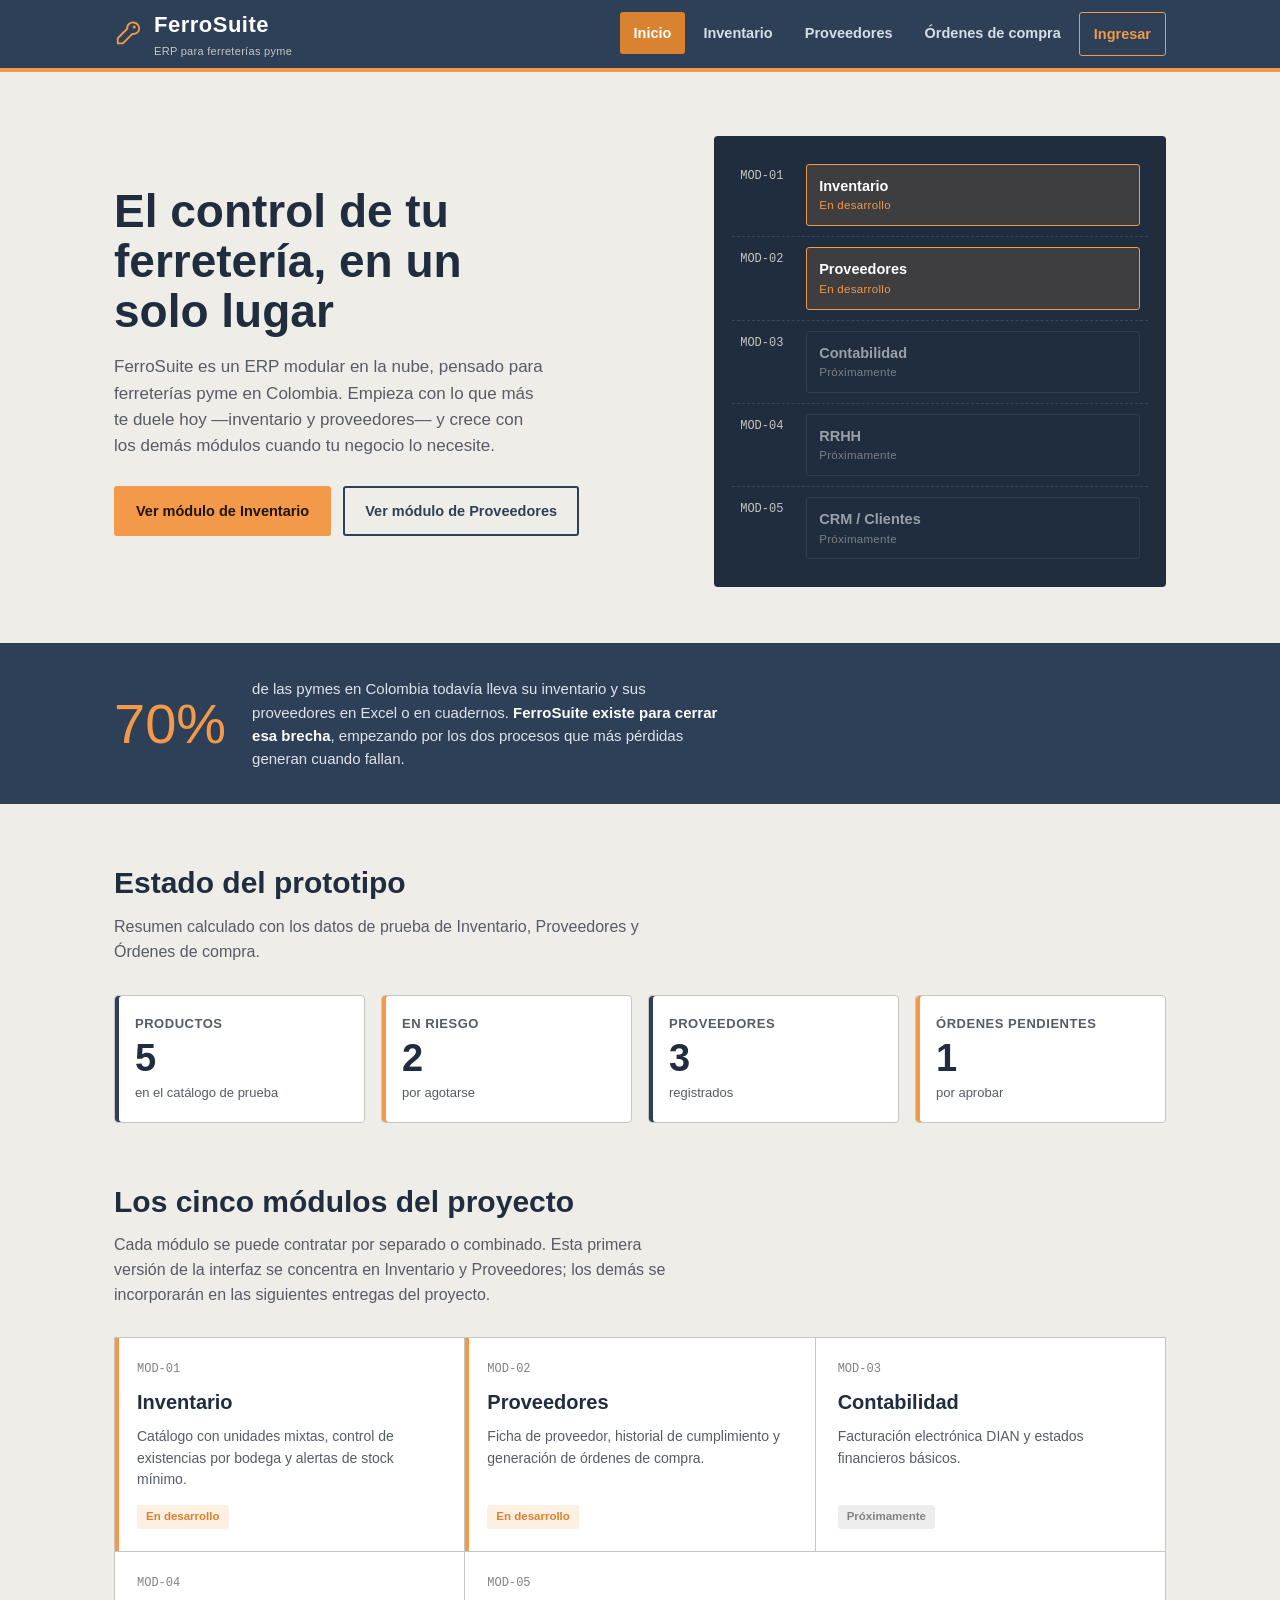
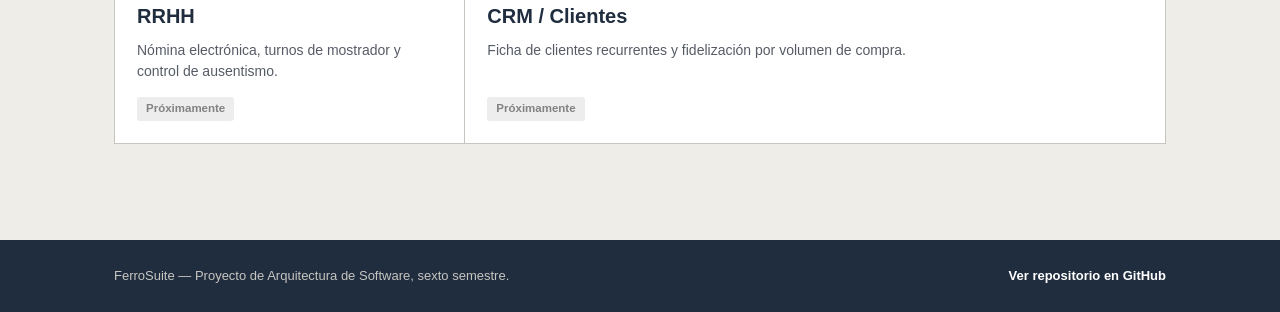
==== frontend/index.html @ 59a054cf "Actualiza frontend" ====
<!DOCTYPE html>
<html lang="es">
<head>
  <meta charset="UTF-8" />
  <meta name="viewport" content="width=device-width, initial-scale=1.0" />
  <title>FerroSuite — ERP modular para ferreterías pyme</title>
  <meta name="description" content="FerroSuite es un ERP modular en la nube para ferreterías pyme en Colombia, con Inventario y Proveedores como primeros módulos." />
  <link rel="stylesheet" href="css/base.css" />
  <link rel="stylesheet" href="css/layout.css" />
  <link rel="stylesheet" href="css/components.css" />
  <link rel="stylesheet" href="css/responsive.css" />
</head>
<body data-pagina="inicio">

  <div data-componente="encabezado"></div>

  <main>

    <section class="hero">
      <div class="container">
        <div>
          <h1>El control de tu ferretería, en un solo lugar</h1>
          <p class="lead">
            FerroSuite es un ERP modular en la nube, pensado para ferreterías pyme en
            Colombia. Empieza con lo que más te duele hoy —inventario y proveedores— y
            crece con los demás módulos cuando tu negocio lo necesite.
          </p>
          <div class="hero-actions">
            <a class="btn btn-primary" href="inventario.html">Ver módulo de Inventario</a>
            <a class="btn btn-ghost" href="proveedores.html">Ver módulo de Proveedores</a>
          </div>
        </div>

        <div class="rack" role="img" aria-label="Estantería con los cinco módulos de FerroSuite; Inventario y Proveedores están activos, los demás llegarán más adelante.">
          <div class="rack-row">
            <span class="rack-code">MOD-01</span>
            <div class="rack-bin is-active">
              <div class="bin-name">Inventario</div>
              <div class="bin-state">En desarrollo</div>
            </div>
          </div>
          <div class="rack-row">
            <span class="rack-code">MOD-02</span>
            <div class="rack-bin is-active">
              <div class="bin-name">Proveedores</div>
              <div class="bin-state">En desarrollo</div>
            </div>
          </div>
          <div class="rack-row">
            <span class="rack-code">MOD-03</span>
            <div class="rack-bin is-pending">
              <div class="bin-name">Contabilidad</div>
              <div class="bin-state">Próximamente</div>
            </div>
          </div>
          <div class="rack-row">
            <span class="rack-code">MOD-04</span>
            <div class="rack-bin is-pending">
              <div class="bin-name">RRHH</div>
              <div class="bin-state">Próximamente</div>
            </div>
          </div>
          <div class="rack-row">
            <span class="rack-code">MOD-05</span>
            <div class="rack-bin is-pending">
              <div class="bin-name">CRM / Clientes</div>
              <div class="bin-state">Próximamente</div>
            </div>
          </div>
        </div>
      </div>
    </section>

    <section class="stat-band">
      <div class="container">
        <div class="stat-number">70%</div>
        <p>
          de las pymes en Colombia todavía lleva su inventario y sus proveedores en
          Excel o en cuadernos. <strong>FerroSuite existe para cerrar esa brecha</strong>,
          empezando por los dos procesos que más pérdidas generan cuando fallan.
        </p>
      </div>
    </section>

    <section class="section" style="padding-bottom:0;">
      <div class="container">
        <div class="section-head">
          <h2>Estado del prototipo</h2>
          <p>Resumen calculado con los datos de prueba de Inventario, Proveedores y Órdenes de compra.</p>
        </div>
        <div id="resumen-inicio" class="tarjetas-resumen"></div>
      </div>
    </section>

    <section class="section">
      <div class="container">
        <div class="section-head">
          <h2>Los cinco módulos del proyecto</h2>
          <p>
            Cada módulo se puede contratar por separado o combinado. Esta primera
            versión de la interfaz se concentra en Inventario y Proveedores; los demás
            se incorporarán en las siguientes entregas del proyecto.
          </p>
        </div>

        <div class="module-grid">
          <article class="module-card is-active">
            <span class="code">MOD-01</span>
            <h3>Inventario</h3>
            <p>Catálogo con unidades mixtas, control de existencias por bodega y alertas de stock mínimo.</p>
            <span class="status active">En desarrollo</span>
          </article>

          <article class="module-card is-active">
            <span class="code">MOD-02</span>
            <h3>Proveedores</h3>
            <p>Ficha de proveedor, historial de cumplimiento y generación de órdenes de compra.</p>
            <span class="status active">En desarrollo</span>
          </article>

          <article class="module-card">
            <span class="code">MOD-03</span>
            <h3>Contabilidad</h3>
            <p>Facturación electrónica DIAN y estados financieros básicos.</p>
            <span class="status pending">Próximamente</span>
          </article>

          <article class="module-card">
            <span class="code">MOD-04</span>
            <h3>RRHH</h3>
            <p>Nómina electrónica, turnos de mostrador y control de ausentismo.</p>
            <span class="status pending">Próximamente</span>
          </article>

          <article class="module-card is-wide">
            <span class="code">MOD-05</span>
            <h3>CRM / Clientes</h3>
            <p>Ficha de clientes recurrentes y fidelización por volumen de compra.</p>
            <span class="status pending">Próximamente</span>
          </article>
        </div>
      </div>
    </section>

  </main>

  <div data-componente="pie"></div>

  <script src="js/components/util.js"></script>
  <script src="js/components/etiqueta.js"></script>
  <script src="js/components/tarjetaResumen.js"></script>
  <script src="js/components/encabezado.js"></script>
  <script src="js/components/pie.js"></script>
  <script src="js/main.js"></script>
  <script src="js/models/data.js"></script>
  <script src="js/services/inventarioService.js"></script>
  <script src="js/controllers/inicio.js"></script>
</body>
</html>
---- frontend/css/base.css ----
/* FerroSuite — Base: variables de marca, reinicio, contenedor y botones. */

:root {
  --steel: #2E4057;
  --steel-dark: #202D3F;
  --steel-light: #44597a;
  --orange: #F2994A;
  --orange-dark: #d9822f;
  --gray: #828282;
  --gray-light: #c7c5c0;
  --bg: #EFEDE8;
  --panel: #ffffff;
  --ink: #1B1F27;
  --ink-soft: #565b66;
  --ok: #3f8f5f;

  --font-head: "Arial Narrow", "Helvetica Neue Condensed", Arial, sans-serif;
  --font-body: -apple-system, BlinkMacSystemFont, "Segoe UI", Roboto, Arial, sans-serif;
  --font-code: "Courier New", ui-monospace, monospace;
}

* { box-sizing: border-box; }

html { scroll-behavior: smooth; }

body {
  margin: 0;
  background: var(--bg);
  color: var(--ink);
  font-family: var(--font-body);
  line-height: 1.55;
}

a { color: inherit; }

img, svg { max-width: 100%; display: block; }

:focus-visible {
  outline: 3px solid var(--orange);
  outline-offset: 2px;
}

.container {
  max-width: 1100px;
  margin: 0 auto;
  padding: 0 24px;
}


.btn {
  display: inline-block;
  font-weight: 700;
  font-size: 14.5px;
  padding: 12px 20px;
  border-radius: 3px;
  text-decoration: none;
  border: 2px solid transparent;
}

.btn-primary { background: var(--orange); color: #221405; }
.btn-primary:hover { background: var(--orange-dark); }

.btn-ghost { border-color: var(--steel); color: var(--steel); background: transparent; }
.btn-ghost:hover { background: var(--steel); color: #fff; }
---- frontend/css/layout.css ----
/* FerroSuite — Estructura de página: encabezado, hero, secciones, migas de pan y pie. */

/* ---------------- Header / navegación ---------------- */

.site-header {
  position: sticky;
  top: 0;
  z-index: 20;
  background: var(--steel);
  border-bottom: 4px solid var(--orange);
}

.site-header .container {
  display: flex;
  align-items: center;
  justify-content: space-between;
  height: 68px;
}

.brand {
  display: flex;
  align-items: center;
  gap: 10px;
  text-decoration: none;
  color: #fff;
}

.brand-mark {
  width: 30px;
  height: 30px;
  flex: none;
}

.brand-name {
  font-family: var(--font-head);
  font-weight: 700;
  font-size: 22px;
  letter-spacing: 0.5px;
  color: #fff;
}

.brand-name small {
  display: block;
  font-family: var(--font-body);
  font-weight: 400;
  font-size: 11px;
  color: var(--gray-light);
  letter-spacing: 0.3px;
}

.nav-toggle {
  display: none;
  background: transparent;
  border: 2px solid rgba(255,255,255,0.4);
  border-radius: 4px;
  padding: 6px 10px;
  color: #fff;
  font-size: 20px;
  cursor: pointer;
}

.site-nav ul {
  list-style: none;
  display: flex;
  gap: 4px;
  margin: 0;
  padding: 0;
}

.site-nav a {
  display: block;
  text-decoration: none;
  color: #d9dee6;
  font-weight: 600;
  font-size: 14.5px;
  padding: 10px 14px;
  border-radius: 3px;
  transition: color 0.15s ease, background-color 0.15s ease;
}

.site-nav a:hover { color: #fff; background: rgba(255,255,255,0.08); }

.site-nav a[aria-current="page"] {
  color: #fff;
  background: var(--orange-dark);
}

/* ---------------- Hero ---------------- */

.hero {
  padding: 64px 0 56px;
}

.hero .container {
  display: grid;
  grid-template-columns: 1.1fr 0.9fr;
  gap: 48px;
  align-items: center;
}

.hero h1 {
  font-family: var(--font-head);
  font-size: 46px;
  line-height: 1.08;
  margin: 0 0 18px;
  color: var(--steel-dark);
  max-width: 14ch;
}

.hero p.lead {
  font-size: 17px;
  color: var(--ink-soft);
  max-width: 46ch;
  margin: 0 0 26px;
}

.hero-actions { display: flex; gap: 12px; flex-wrap: wrap; }


/* ---------------- Sección: módulos ---------------- */

.section { padding: 56px 0; }

.section-head { max-width: 62ch; margin-bottom: 30px; }

.section-head h2 {
  font-family: var(--font-head);
  font-size: 30px;
  color: var(--steel-dark);
  margin: 0 0 8px;
}

.section-head p { color: var(--ink-soft); margin: 0; }


/* ---------------- Página interna (placeholder de módulo) ---------------- */

.module-hero {
  padding: 48px 0 20px;
  border-bottom: 1px solid var(--gray-light);
}

.breadcrumb {
  font-size: 13px;
  color: var(--ink-soft);
  margin-bottom: 14px;
}

.breadcrumb a { text-decoration: none; color: var(--steel); font-weight: 600; }

.module-hero h1 {
  font-family: var(--font-head);
  font-size: 34px;
  color: var(--steel-dark);
  margin: 0 0 10px;
}

.tag-progress {
  display: inline-flex;
  align-items: center;
  gap: 6px;
  font-family: var(--font-code);
  font-size: 12px;
  color: var(--orange-dark);
  border: 1px solid var(--orange);
  border-radius: 3px;
  padding: 3px 10px;
  margin-bottom: 14px;
}


/* ---------------- Footer ---------------- */

.site-footer {
  background: var(--steel-dark);
  color: var(--gray-light);
  padding: 26px 0;
  margin-top: 40px;
}

.site-footer .container {
  display: flex;
  justify-content: space-between;
  flex-wrap: wrap;
  gap: 10px;
  font-size: 13px;
}

.site-footer a { color: #fff; text-decoration: none; font-weight: 600; }
---- frontend/css/components.css ----
/* FerroSuite — Componentes reutilizables: estantería, bandas, tarjetas, tablas, formularios. */


/* --- rack diagram: metáfora de la bodega de ferretería --- */

.rack {
  background: var(--steel-dark);
  border-radius: 4px;
  padding: 18px;
}

.rack-row {
  display: flex;
  align-items: stretch;
  gap: 10px;
  padding: 10px 8px;
  border-bottom: 1px dashed rgba(255,255,255,0.12);
}

.rack-row:last-child { border-bottom: none; }

.rack-code {
  font-family: var(--font-code);
  font-size: 12px;
  color: var(--gray-light);
  width: 56px;
  flex: none;
  padding-top: 3px;
}

.rack-bin {
  flex: 1;
  border-radius: 3px;
  padding: 10px 12px;
  border: 1px solid rgba(255,255,255,0.14);
}

.rack-bin .bin-name {
  font-weight: 700;
  font-size: 14.5px;
  color: #fff;
}

.rack-bin .bin-state {
  font-size: 11.5px;
  letter-spacing: 0.3px;
  color: var(--gray-light);
}

.rack-bin.is-active {
  background: rgba(242, 153, 74, 0.14);
  border-color: var(--orange);
}

.rack-bin.is-active .bin-state { color: var(--orange); }

.rack-bin.is-pending { opacity: 0.55; }

/* ---------------- Sección: dato clave ---------------- */

.stat-band {
  background: var(--steel);
  color: #fff;
  padding: 34px 0;
}

.stat-band .container {
  display: grid;
  grid-template-columns: auto 1fr;
  gap: 26px;
  align-items: center;
}

.stat-number {
  font-family: var(--font-head);
  font-size: 56px;
  color: var(--orange);
  line-height: 1;
}

.stat-band p {
  margin: 0;
  max-width: 56ch;
  color: #dfe3e9;
  font-size: 15px;
}

.stat-band p strong { color: #fff; }


.module-grid {
  display: grid;
  grid-template-columns: repeat(3, 1fr);
  gap: 1px;
  background: var(--gray-light);
  border: 1px solid var(--gray-light);
}

.module-card {
  background: var(--panel);
  padding: 22px;
  min-height: 168px;
  display: flex;
  flex-direction: column;
}

.module-card .code {
  font-family: var(--font-code);
  font-size: 12px;
  color: var(--gray);
}

.module-card h3 {
  font-family: var(--font-head);
  font-size: 20px;
  margin: 8px 0 8px;
  color: var(--steel-dark);
}

.module-card p {
  font-size: 14px;
  color: var(--ink-soft);
  margin: 0 0 14px;
  flex: 1;
}

.status {
  align-self: flex-start;
  font-size: 11.5px;
  font-weight: 700;
  padding: 3px 9px;
  border-radius: 3px;
}

.status.active { background: rgba(242,153,74,0.16); color: var(--orange-dark); }
.status.pending { background: rgba(130,130,130,0.14); color: var(--gray); }

.module-card.is-active { box-shadow: inset 4px 0 0 var(--orange); }

.module-card.is-wide { grid-column: span 2; }


.checklist { margin: 0; padding: 0; list-style: none; }

.checklist li {
  display: flex;
  gap: 10px;
  padding: 12px 0;
  border-bottom: 1px solid var(--gray-light);
  font-size: 14.5px;
}

.checklist li:last-child { border-bottom: none; }

.checklist .mark {
  font-family: var(--font-code);
  color: var(--gray);
  flex: none;
  width: 20px;
}


/* ---------------- Fase 2: tabla de datos y formulario (nuevo, mínimo) ---------------- */

.table-wrap {
  overflow-x: auto;
  border: 1px solid var(--gray-light);
  border-radius: 4px;
}

.data-table {
  width: 100%;
  border-collapse: collapse;
  font-size: 14px;
  background: var(--panel);
}

.data-table th,
.data-table td {
  text-align: left;
  padding: 10px 14px;
  border-bottom: 1px solid var(--gray-light);
  white-space: nowrap;
}

.data-table thead th {
  background: var(--steel);
  color: #fff;
  font-weight: 700;
}

.data-table tbody tr:last-child td {
  border-bottom: none;
}

.form-grid {
  display: grid;
  grid-template-columns: repeat(auto-fit, minmax(180px, 1fr));
  gap: 16px;
  background: var(--panel);
  border: 1px solid var(--gray-light);
  border-radius: 4px;
  padding: 20px;
}

.form-grid label {
  display: flex;
  flex-direction: column;
  gap: 6px;
  font-size: 13.5px;
  font-weight: 600;
  color: var(--ink-soft);
}

.form-grid input,
.form-grid select {
  font: inherit;
  padding: 8px 10px;
  border: 1px solid var(--gray-light);
  border-radius: 3px;
  background: #fff;
  color: var(--ink);
}

.form-grid .btn {
  align-self: end;
  cursor: pointer;
}

/* ---------------- Menú: acceso a la pantalla de ingreso ---------------- */

.site-nav .nav-ingresar a {
  border: 1.5px solid var(--orange);
  border-radius: 3px;
  color: var(--orange);
}

/* ---------------- Fase 3: componentes de interfaz ---------------- */

.tarjetas-resumen {
  display: grid;
  grid-template-columns: repeat(auto-fit, minmax(190px, 1fr));
  gap: 16px;
}

.tarjeta-resumen {
  display: flex;
  flex-direction: column;
  gap: 4px;
  background: var(--panel);
  border: 1px solid var(--gray-light);
  border-radius: 4px;
  padding: 18px 20px;
  box-shadow: inset 4px 0 0 var(--steel);
}

.tarjeta-resumen.tono-alerta { box-shadow: inset 4px 0 0 var(--orange); }
.tarjeta-resumen.tono-ok { box-shadow: inset 4px 0 0 var(--ok); }

.tarjeta-titulo { font-size: 13px; font-weight: 700; color: var(--ink-soft); text-transform: uppercase; letter-spacing: 0.04em; }
.tarjeta-valor { font-family: var(--font-head); font-size: 38px; line-height: 1.1; color: var(--steel-dark); }
.tarjeta-detalle { font-size: 13px; color: var(--ink-soft); }

.etiqueta {
  display: inline-block;
  font-size: 11.5px;
  font-weight: 700;
  padding: 3px 9px;
  border-radius: 3px;
}

.etiqueta-alerta { background: rgba(242,153,74,0.18); color: var(--orange-dark); }
.etiqueta-neutro { background: rgba(130,130,130,0.14); color: var(--gray); }
.etiqueta-ok { background: rgba(63,143,95,0.15); color: var(--ok); }

.panel-alerta {
  background: #fff7ee;
  border: 1px solid var(--orange);
  border-left-width: 6px;
  border-radius: 4px;
  padding: 18px 22px;
}

.panel-alerta h3 { margin: 0 0 8px; font-size: 17px; color: var(--steel-dark); }
.panel-alerta ul { margin: 0 0 14px; padding-left: 18px; font-size: 14.5px; }
.panel-alerta.panel-ok { background: #f0f8f3; border-color: var(--ok); }

.aviso {
  list-style: none;
  margin: 12px 0 0;
  padding: 10px 14px;
  border-radius: 3px;
  font-size: 14px;
  font-weight: 600;
}

.aviso-error { background: #fdeceb; color: #9b2c22; border: 1px solid #e3a59f; }
.aviso-ok { background: #edf7f0; color: #2c6b45; border: 1px solid #a9d3b8; }

.tabla-vacia { text-align: center; color: var(--ink-soft); padding: 22px 14px; }

.barra-herramientas { display: flex; gap: 12px; align-items: center; margin-bottom: 14px; flex-wrap: wrap; }

.barra-herramientas input[type="search"] {
  font: inherit;
  flex: 1 1 260px;
  max-width: 420px;
  padding: 9px 12px;
  border: 1px solid var(--gray-light);
  border-radius: 3px;
  background: #fff;
}

.paneles-dobles { display: grid; grid-template-columns: repeat(auto-fit, minmax(340px, 1fr)); gap: 28px; }
.paneles-dobles h3 { margin: 0 0 12px; font-family: var(--font-head); font-size: 22px; color: var(--steel-dark); }
.paneles-dobles .form-grid { grid-template-columns: 1fr 1fr; }
.paneles-dobles .form-grid .btn { grid-column: 1 / -1; justify-self: start; }

.bloque-gap { margin-top: 44px; }

.btn-chico {
  font: inherit;
  font-size: 13px;
  font-weight: 700;
  padding: 6px 12px;
  border: 2px solid var(--steel);
  border-radius: 3px;
  background: transparent;
  color: var(--steel);
  cursor: pointer;
}

.btn-chico:hover { background: var(--steel); color: #fff; }

.tarjeta-login {
  max-width: 440px;
  margin: 0 auto;
  background: var(--panel);
  border: 1px solid var(--gray-light);
  border-radius: 4px;
  padding: 28px;
}

.tarjeta-login .form-grid { grid-template-columns: 1fr; border: 0; padding: 0; background: transparent; }
.nota-demo { font-size: 13px; color: var(--ink-soft); margin: 14px 0 0; }

@media (max-width: 620px) {
  .paneles-dobles .form-grid { grid-template-columns: 1fr; }
}

.paneles-dobles .form-grid input,
.paneles-dobles .form-grid select { width: 100%; min-width: 0; }
---- frontend/css/responsive.css ----
/* FerroSuite — Ajustes responsive y de movimiento reducido. */

/* ---------------- Responsive ---------------- */

@media (max-width: 860px) {
  .hero .container { grid-template-columns: 1fr; }
  .module-grid { grid-template-columns: 1fr 1fr; }
  .stat-band .container { grid-template-columns: 1fr; text-align: left; }
}

@media (max-width: 620px) {
  .nav-toggle { display: inline-flex; }
  .site-nav {
    position: absolute;
    top: 68px;
    left: 0;
    right: 0;
    background: var(--steel);
    border-bottom: 4px solid var(--orange);
    display: none;
  }
  .site-nav.is-open { display: block; }
  .site-nav ul { flex-direction: column; padding: 8px 16px 16px; }
  .hero h1 { font-size: 34px; }
  .module-grid { grid-template-columns: 1fr; }
}

@media (prefers-reduced-motion: reduce) {
  html { scroll-behavior: auto; }
  * { transition: none !important; }
}
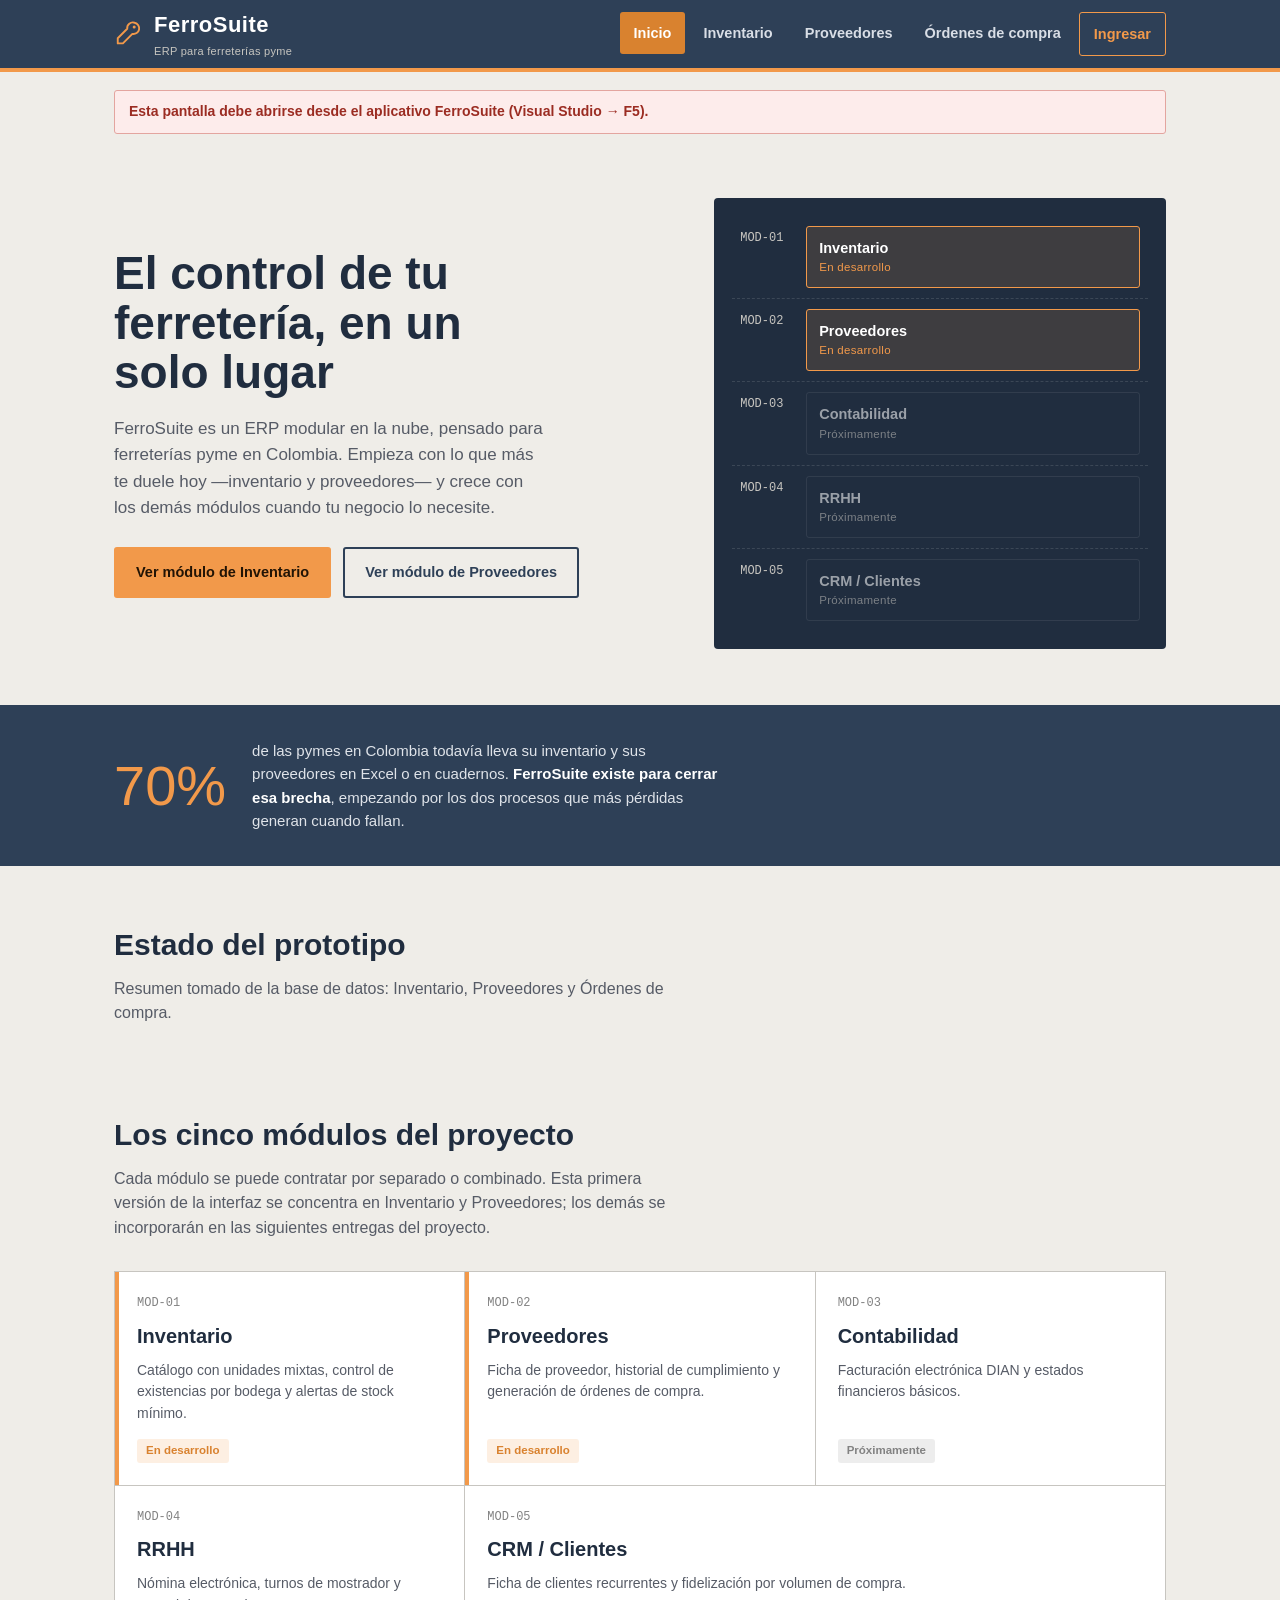
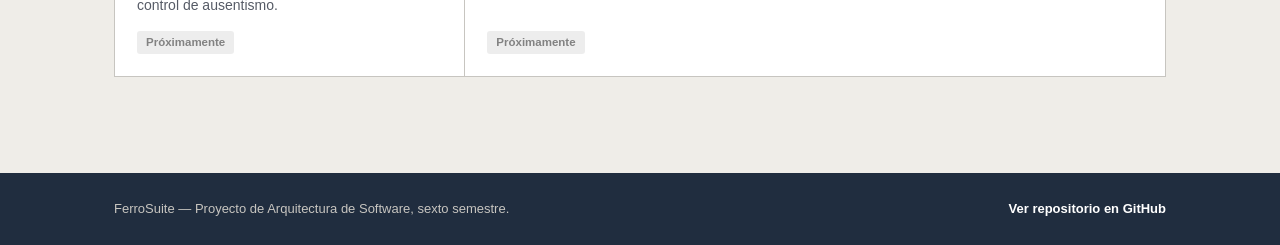
==== commit e4d2de1e: "Add files via upload" ====
--- a/frontend/index.html
+++ b/frontend/index.html
@@ -86,7 +86,7 @@
       <div class="container">
         <div class="section-head">
           <h2>Estado del prototipo</h2>
-          <p>Resumen calculado con los datos de prueba de Inventario, Proveedores y Órdenes de compra.</p>
+          <p>Resumen tomado de la base de datos: Inventario, Proveedores y Órdenes de compra.</p>
         </div>
         <div id="resumen-inicio" class="tarjetas-resumen"></div>
       </div>
@@ -149,11 +149,18 @@
   <script src="js/components/util.js"></script>
   <script src="js/components/etiqueta.js"></script>
   <script src="js/components/tarjetaResumen.js"></script>
+  <script src="js/components/aviso.js"></script>
+  <script src="js/components/tabla.js"></script>
+  <script src="js/components/formulario.js"></script>
+  <script src="js/components/panelAlerta.js"></script>
   <script src="js/components/encabezado.js"></script>
   <script src="js/components/pie.js"></script>
   <script src="js/main.js"></script>
   <script src="js/models/data.js"></script>
+  <script src="js/comunicacion/api.js"></script>
   <script src="js/services/inventarioService.js"></script>
+  <script src="js/services/proveedoresService.js"></script>
+  <script src="js/services/ordenesService.js"></script>
   <script src="js/controllers/inicio.js"></script>
 </body>
 </html>
--- a/frontend/css/components.css
+++ b/frontend/css/components.css
@@ -350,3 +350,43 @@
 
 .paneles-dobles .form-grid input,
 .paneles-dobles .form-grid select { width: 100%; min-width: 0; }
+
+/* ---------------- Inventario: filtros y acciones ---------------- */
+
+[hidden] { display: none !important; }
+.barra-herramientas select { font: inherit; padding: 9px 12px; border: 1px solid var(--gray-light); border-radius: 3px; background: #fff; }
+.barra-herramientas label { display: inline-flex; align-items: center; gap: 6px; font-weight: 600; }
+.data-table .sub { display: block; font-size: 12.5px; color: var(--ink-soft); }
+.btn-peligro { border-color: #b4483c; color: #b4483c; }
+.btn-peligro:hover { background: #b4483c; color: #fff; }
+.form-grid input:disabled { background: #f1f0ec; }
+#btn-cancelar-edicion { margin-top: 12px; cursor: pointer; }
+.panel-alerta .btn + .btn { margin-left: 8px; }
+.solo-lector { position: absolute; width: 1px; height: 1px; overflow: hidden; clip: rect(0 0 0 0); }
+
+/* ---------------- Asistente de IA ---------------- */
+
+.asistente { background: var(--panel); border: 1px solid var(--gray-light); border-top: 4px solid var(--steel); border-radius: 4px; padding: 22px 24px; }
+.asistente-cabeza { display: flex; align-items: center; justify-content: space-between; gap: 12px; flex-wrap: wrap; }
+.asistente-cabeza h2 { margin: 0; font-family: var(--font-head); font-size: 26px; color: var(--steel-dark); }
+.asistente-intro { margin: 8px 0 16px; color: var(--ink-soft); font-size: 14.5px; }
+.asistente .btn { cursor: pointer; }
+.asistente-acciones { margin-bottom: 12px; }
+.asistente-pregunta { display: flex; gap: 10px; flex-wrap: wrap; }
+.asistente-pregunta input { font: inherit; flex: 1 1 260px; padding: 10px 12px; border: 1px solid var(--gray-light); border-radius: 3px; }
+.asistente-ejemplos { display: flex; gap: 8px; flex-wrap: wrap; margin-top: 12px; }
+.chip { font: inherit; font-size: 13px; padding: 6px 12px; border: 1px solid var(--gray-light); border-radius: 999px; background: var(--bg); cursor: pointer; }
+.chip:hover { border-color: var(--steel); }
+.asistente-respuesta:empty { display: none; }
+.asistente-respuesta { margin-top: 16px; padding-top: 14px; border-top: 1px dashed var(--gray-light); }
+.asistente-respuesta p { margin: 0 0 6px; }
+.asistente-respuesta .table-wrap { margin: 12px 0; }
+.asistente-respuesta h4 { margin: 12px 0 4px; }
+.asistente-pregunta-hecha { font-weight: 700; color: var(--steel); }
+.asistente-acciones { display: flex; gap: 10px; flex-wrap: wrap; }
+.lista-recordatorios { list-style: none; margin: 10px 0; padding: 0; }
+.lista-recordatorios li { padding: 8px 0; border-bottom: 1px solid #eceae4; }
+.lista-recordatorios .etiqueta { margin-right: 6px; }
+.recordatorio-mensaje { background: #f6f4ef; border-left: 4px solid var(--orange); padding: 10px 14px; border-radius: 3px; }
+.aviso-pagina { margin-top: 18px; }
+#mensajes-catalogo, #mensajes-ordenes { margin-bottom: 12px; }
